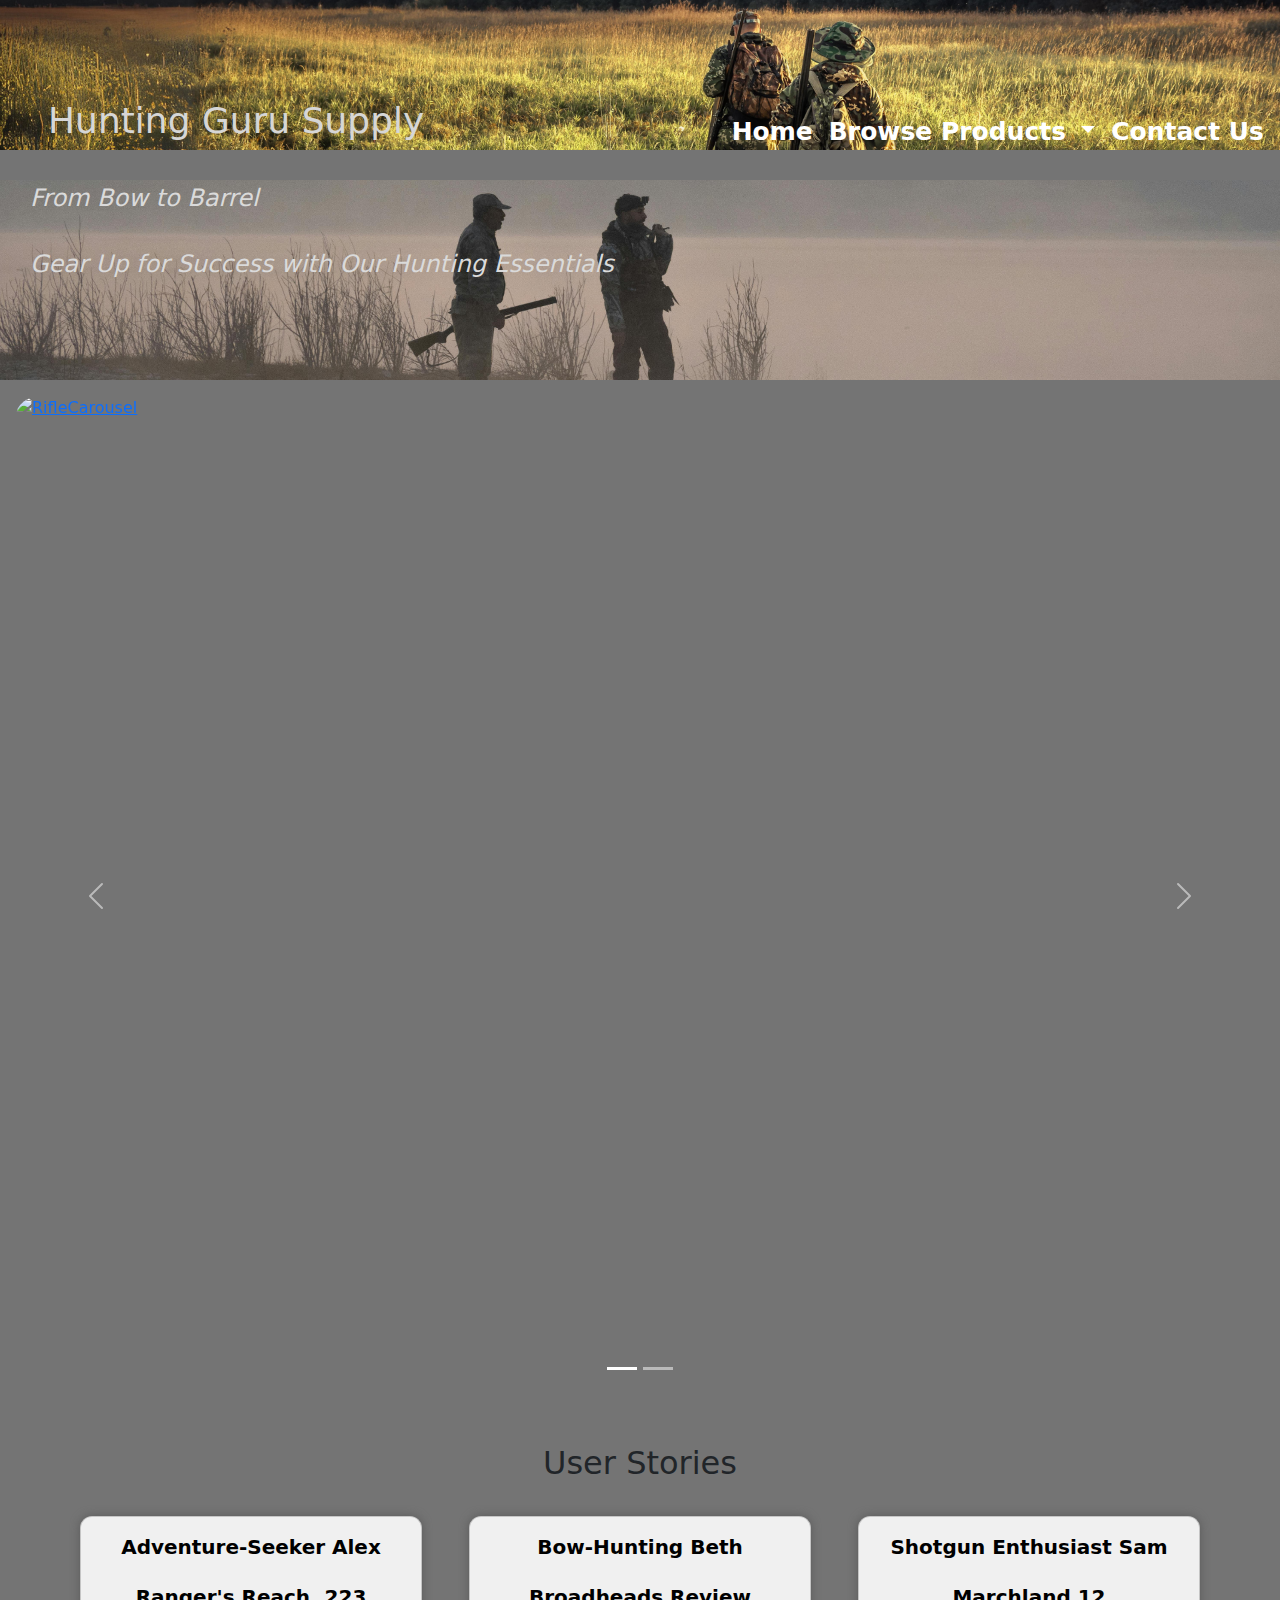
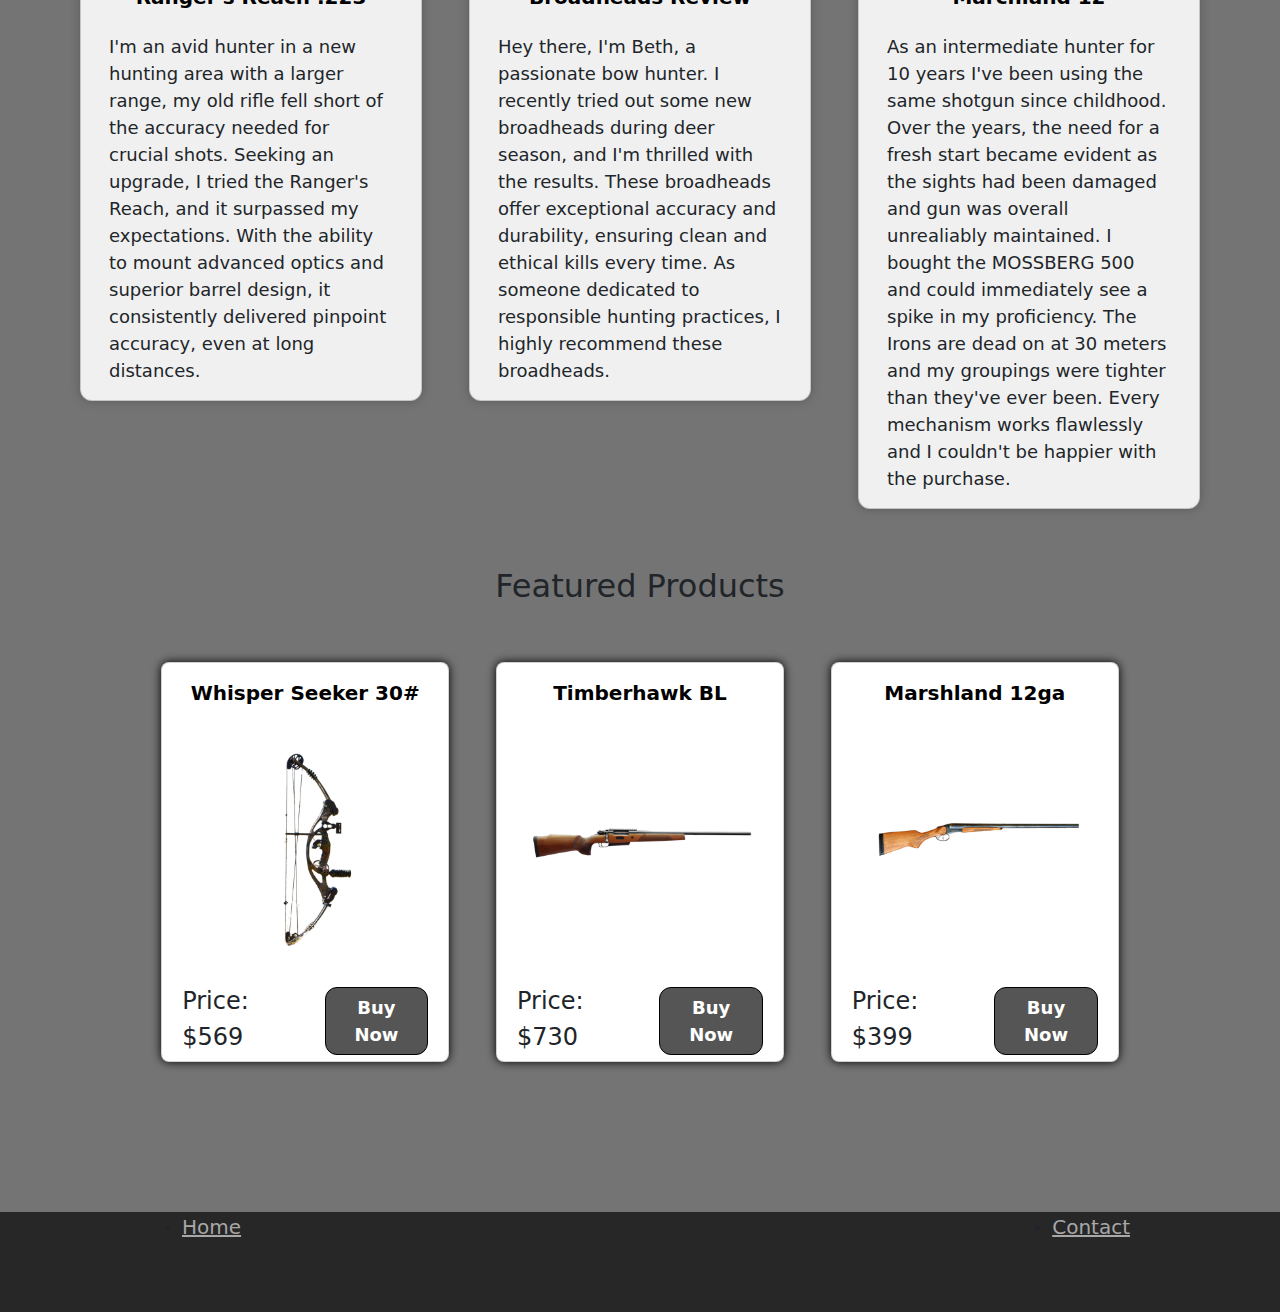
==== index.html @ 913f9c4d "Fixed links within carousel to work outside of vs live server" ====
<!DOCTYPE html>
<html lang="en">
<head>
    <meta charset="UTF-8">
    <meta name="viewport" content="width=device-width, initial-scale=1.0">
    <title>Hunting Guru's Supply</title>
    <link href="https://cdn.jsdelivr.net/npm/bootstrap@5.3.3/dist/css/bootstrap.min.css" rel="stylesheet" integrity="sha384-QWTKZyjpPEjISv5WaRU9OFeRpok6YctnYmDr5pNlyT2bRjXh0JMhjY6hW+ALEwIH" crossorigin="anonymous">
    <link rel="stylesheet" href="./styles.css">
</head>
<body>
    <header>    
          <ul class="nav-list">
            
            <li class="nav-item">
                <h1>Hunting Guru Supply</h1>
              </li>
              <li class="nav-item">
                  <a class="nav-link active" aria-current="page" href="index.html">Home</a>
              </li>
             <li class="nav-item dropdown">
                  <a class="nav-link dropdown-toggle" href="#" role="button" data-bs-toggle="dropdown" aria-expanded="false">
                    Browse Products
                  </a>
                  <ul class="dropdown-menu">
                    <li><a class="dropdown-item" href="Bows.html">Bows</a></li>
                    <li><a class="dropdown-item" href="Rifles.html">Rifles</a></li>
                  </ul>
                </li>
                <li class="nav-item">
                      <a class="nav-link" href="Contact.html">Contact Us</a>
                   </li>

         </ul>
    </header>
    <main>
        <section>
            <!-- Slogan Banner Complete -->
            <ul class="EthosBackground">
                <li>From Bow to Barrel</li>
                <li>Gear Up for Success with Our Hunting Essentials</li>
            </ul>
        </section>
        <section>
            <!-- Carousel Complete-->
            <div id="CarouselWeaponTypes" class="carousel slide">
                <div class="carousel-indicators">
                  <button type="button" data-bs-target="#CarouselWeaponTypes" data-bs-slide-to="0" class="active" aria-current="true" aria-label="Slide 1"></button>
                  <button type="button" data-bs-target="#CarouselWeaponTypes" data-bs-slide-to="1" aria-label="Slide 2"></button>
                </div>
                <div class="carousel-inner">
                  <div class="carousel-item active">
                    <a href="Rifles.html">
                    <img src="Images/CarouselElementRifle.jpg" class="d-block w-100" alt="RifleCarousel">
                    </a>
                    <div class="carousel-caption d-none d-md-block">
                      <h1>Rifles</h1>
                      <p>Shop Our Selection of Rifles and Shotguns</p>
                    </div>
                  </div>
                  <div class="carousel-item">
                    <a href="Bows.html">
                        <img src="Images/CarouselElementBow.jpg" class="d-block w-100" alt="BowCarousel">
                    </a>
                    <div class="carousel-caption d-none d-md-block">
                      <h1>Bows</h1>
                      <p>Shop Our Selection of Bows and Crossbows.</p>
                    </div>
                  </div>
                  
                </div>
                <button class="carousel-control-prev" type="button" data-bs-target="#CarouselWeaponTypes" data-bs-slide="prev">
                  <span class="carousel-control-prev-icon" aria-hidden="true"></span>
                  <span class="visually-hidden">Previous</span>
                </button>
                <button class="carousel-control-next" type="button" data-bs-target="#CarouselWeaponTypes" data-bs-slide="next">
                  <span class="carousel-control-next-icon" aria-hidden="true"></span>
                  <span class="visually-hidden">Next</span>
                </button>
              </div>
              <!--End Of Carousel-->
        </section>
        <section>
            <!--User Stories - Completed -->
            <div class="container">
                <h2 class="mt-5">User Stories</h2>

                <div class="row row-User-Review">

                        <div class="card User_Review_Cards">
                            <div class="row"> 
                                <h2 class="card-title">Adventure-Seeker Alex</h2>
                                <h5 class="card-title">Ranger's Reach .223</h5>
                            </div>
                            <div class="card-body">
                                <p class="card-text">I'm an avid hunter in a new hunting area with a larger range, my old rifle fell short of the accuracy needed for crucial shots. Seeking an upgrade, I tried the Ranger's Reach, and it surpassed my expectations. With the ability to mount advanced optics and superior barrel design, it consistently delivered pinpoint accuracy, even at long distances.</p>
                            </div>
                        </div>

                        <div class="card card User_Review_Cards">
                            <div class="row"> 
                                <h2 class="card-title">Bow-Hunting Beth</h2>
                                <h5 class="card-title">Broadheads Review</h5>
                            </div>
                            <div class="card-body">
                                <p class="card-text">Hey there, I'm Beth, a passionate bow hunter. I recently tried out some new broadheads during deer season, and I'm thrilled with the results. These broadheads offer exceptional accuracy and durability, ensuring clean and ethical kills every time. As someone dedicated to responsible hunting practices, I highly recommend these broadheads.</p>
                            </div>
                        </div>

                        <div class="card card User_Review_Cards">
                            <div class="row"> 
                                <h2 class="card-title">Shotgun Enthusiast Sam</h2>
                                <h5 class="card-title">Marchland 12</h5>
                            </div>
                            <div class="card-body">
                                <p class="card-text">As an intermediate hunter for 10 years I've been using the same shotgun since childhood.  Over the years, the need for a fresh start became evident as the sights had been damaged and gun was overall unrealiably maintained.  I bought the MOSSBERG 500 and could immediately see a spike in my proficiency.  The Irons are dead on at 30 meters and my groupings were tighter than they've ever been.  Every mechanism works flawlessly and I couldn't be happier with the purchase.</p>
                            </div>
                        </div>

                </div>
                
            </div>
            </section>
        <section>
            <!--Featured Products Completed-->
            <div class="container">
                <h2 class="mt-5">Featured Products</h2>

                <div class="row row-sale-card">


                        <div class="card Sale_Card" style="width: 18rem;">
                            <h5 class="card-title">Whisper Seeker 30#</h5>
                            <img src="Images/Bow1.png" class="card-img-top" alt="Bow1">
                            <div class="card-bottom">
                                <p class="card-text">Price: $569</p>
                                <a href="#" class="btn btn-primary">Buy Now</a>
                            </div>
                        </div>

                        <div class="card Sale_Card" style="width: 18rem;">
                            <h5 class="card-title">Timberhawk BL</h5>
                            <img src="Images/Rifle1.png" class="card-img-top" alt="Rifle1">
                            <div class="card-bottom">
                                <p class="card-text">Price: $730</p>
                                <a href="#" class="btn btn-primary">Buy Now</a>
                            </div>
                        </div>

                        <div class="card Sale_Card" style="width: 18rem;">
                            <h5 class="card-title">Marshland 12ga</h5>
                            <img src="Images/Shotgun1.png" class="card-img-top" alt="Shotgun1">
                            <div class="card-bottom">
                                <p class="card-text">Price: $399</p>
                                <a href="#" class="btn btn-primary">Buy Now</a>
                            </div>
                        </div>


                </div>

            </div>

        </section>
    </main>
    <footer>
        <div class="FooterIcons">
        <ul>
            <li><a href="index.html">Home</a></li>
            <li><a href="contact.html">Contact</a></li>
        </ul>
        </div>
    </footer>
    <script src="https://cdn.jsdelivr.net/npm/bootstrap@5.3.3/dist/js/bootstrap.bundle.min.js" integrity="sha384-YvpcrYf0tY3lHB60NNkmXc5s9fDVZLESaAA55NDzOxhy9GkcIdslK1eN7N6jIeHz" crossorigin="anonymous"></script>
</body>
</html>
---- styles.css ----
h1 {
        font-size: 36px;
    }
body{
    background-color:#747474;
}
.nav-list{
    list-style-type: none;
    box-shadow:0px 0px 10px var(#0a0a0a);
    min-height: 150px;
    overflow: hidden;
    display:flex;
    justify-content: flex-end;
    align-items:flex-end;
    color:rgb(214, 214, 214);
    
}

.nav-item:first-child{
    margin-right:auto;
    margin-left:1rem;
}

.nav-item {
    list-style: none;
    margin-right: 1rem;
}

.nav-item a {
    text-decoration: none;
    font-size: 25px;
    font-weight: bold;
    color:rgb(255, 255, 255);
    
}
.dropdown-menu a{
    color:#000000;
}


header{
    background: url(Images/HuntingTitleBanner.png);
    background-size: 100%;
    margin: 0;
    padding: 0;
    background-repeat: no-repeat;
    margin-bottom:10px;
}

.EthosBackground{
    background: url(Images/DogLakeBackground.png);
    background-size: 100%;
    margin: 0;
    padding: 0;
    min-height:200;
    height: 500px;
    margin-bottom:10px;
    font-size:24px;
    font-weight:400;
    color:rgb(218, 218, 218);
    background-repeat: no-repeat; 
}
@media (max-height: 1000px) {
    .EthosBackground {
        max-height: 200px; /* Adjust width to fit the container with some padding */ /* Reset margin for the last card in a row */
    }
}
.EthosBackground li{
    margin:30px;
    font-style: oblique;
    list-style-type: none;
}
.carousel-inner{
    margin:16px;
    border-radius:2%;
    height:1000px;
}
.carousel-caption p{
    margin-bottom:556px;
    font-size:24px;
    font-weight:600;
}
.carousel-caption h1{
        font-size:48px;
        font-weight:600;
}
.card{
    box-shadow:0px 0px 10px var(#5a5a5a);
    border-radius: 12px;
    min-height: 150px;
    min-width: 150px;
}

.card-title{
    font-size: 20px;
    font-weight: bold;
    color:rgb(0, 0, 0);
    
    display:flex;
    justify-content: center;
    align-items:flex-end;
    margin-top:18px;
    
}
.card-body{
    display:flex;
    justify-content: space-between;
    align-items:flex-end;
    font-size:18px;
}
.card-bottom{
    display:flex;
    justify-content: space-between;
    align-items:flex-end;
    font-size:24px;
    margin: 8px;
    font-weight:500;
}
.btn-primary{
    background-color: rgb(85, 85, 85);
    color:rgb(255, 255, 255);
    border: 1px solid rgb(0, 0, 0);
    border-radius: 12px;
    font-size: 18px;
    font-weight: bold;
    margin-bottom: 16px;
}
.Sale_Card{
    
    box-shadow: 0px 0px 10px #000000;
    height:400px;
    border-radius: 8px;
}

.row-sale-card{
    display:flex;
    justify-content: space-around;
    align-items:flex-end;
    margin:5%;
}
.mt-5{
    display: flex;
    justify-content: center;
    margin-bottom: 24px;
}

.row-User-Review{
    display:flex;
    justify-content: space-between;
    align-items:flex-start;
}
.User_Review_Cards {
    background-color:#f0f0f0;
    box-shadow: 0px 0px 10px #5a5a5a;
    border-radius: 12px;
    min-height: 150px;
    max-width: 30%;
    min-width: 25%;
    margin: 10px; /* Add some margin between cards */
}

@media (max-width: 1000px) {
    .User_Review_Cards {
        max-width: calc(100%); /* Adjust width to fit the container with some padding */
        margin-right: 0; /* Reset margin for the last card in a row */
    }
}

.Form_Container{
    width:50%;
    height:750px;
    margin: auto;
    background-color:#ffffff;
    border-radius:16px;
    justify-content:center;
    align-items:center;
}
.Form_Title{
    display:flex;
    justify-content: center;
    margin:16px;
}
.form-label{
    font-size: 22px;
    font-weight: 500;
    color:rgb(0, 0, 0);
    margin-left:24px;
}
.form-text{
    font-size: 18px;
    font-weight: 400;
    color:rgb(0, 0, 0);
    margin-left:24px;
}
.form-control{
    font-size: 22px;
    font-weight: 500;
    color:rgb(0, 0, 0);
    margin-left:24px;
    width:90%;
    border-radius:4px;
}
.Form_Description{
    display:flex;
    justify-content: center;
    margin:16px;
    width:90%;
    height:300px;
    border-radius:4px;
    margin-left:24px;
    overflow-wrap: break-word;
    word-wrap: break-word;
}
.btn-primary{
    margin-left:24px;
}

footer{
    background-color:#272727;
    height:100px;
}

footer ul{

    display:flex;
    flex-direction:row;
    justify-content: space-between;
    margin:150px;
}
footer a{
    font-size:20px;
    color:#a8a8a8;
}
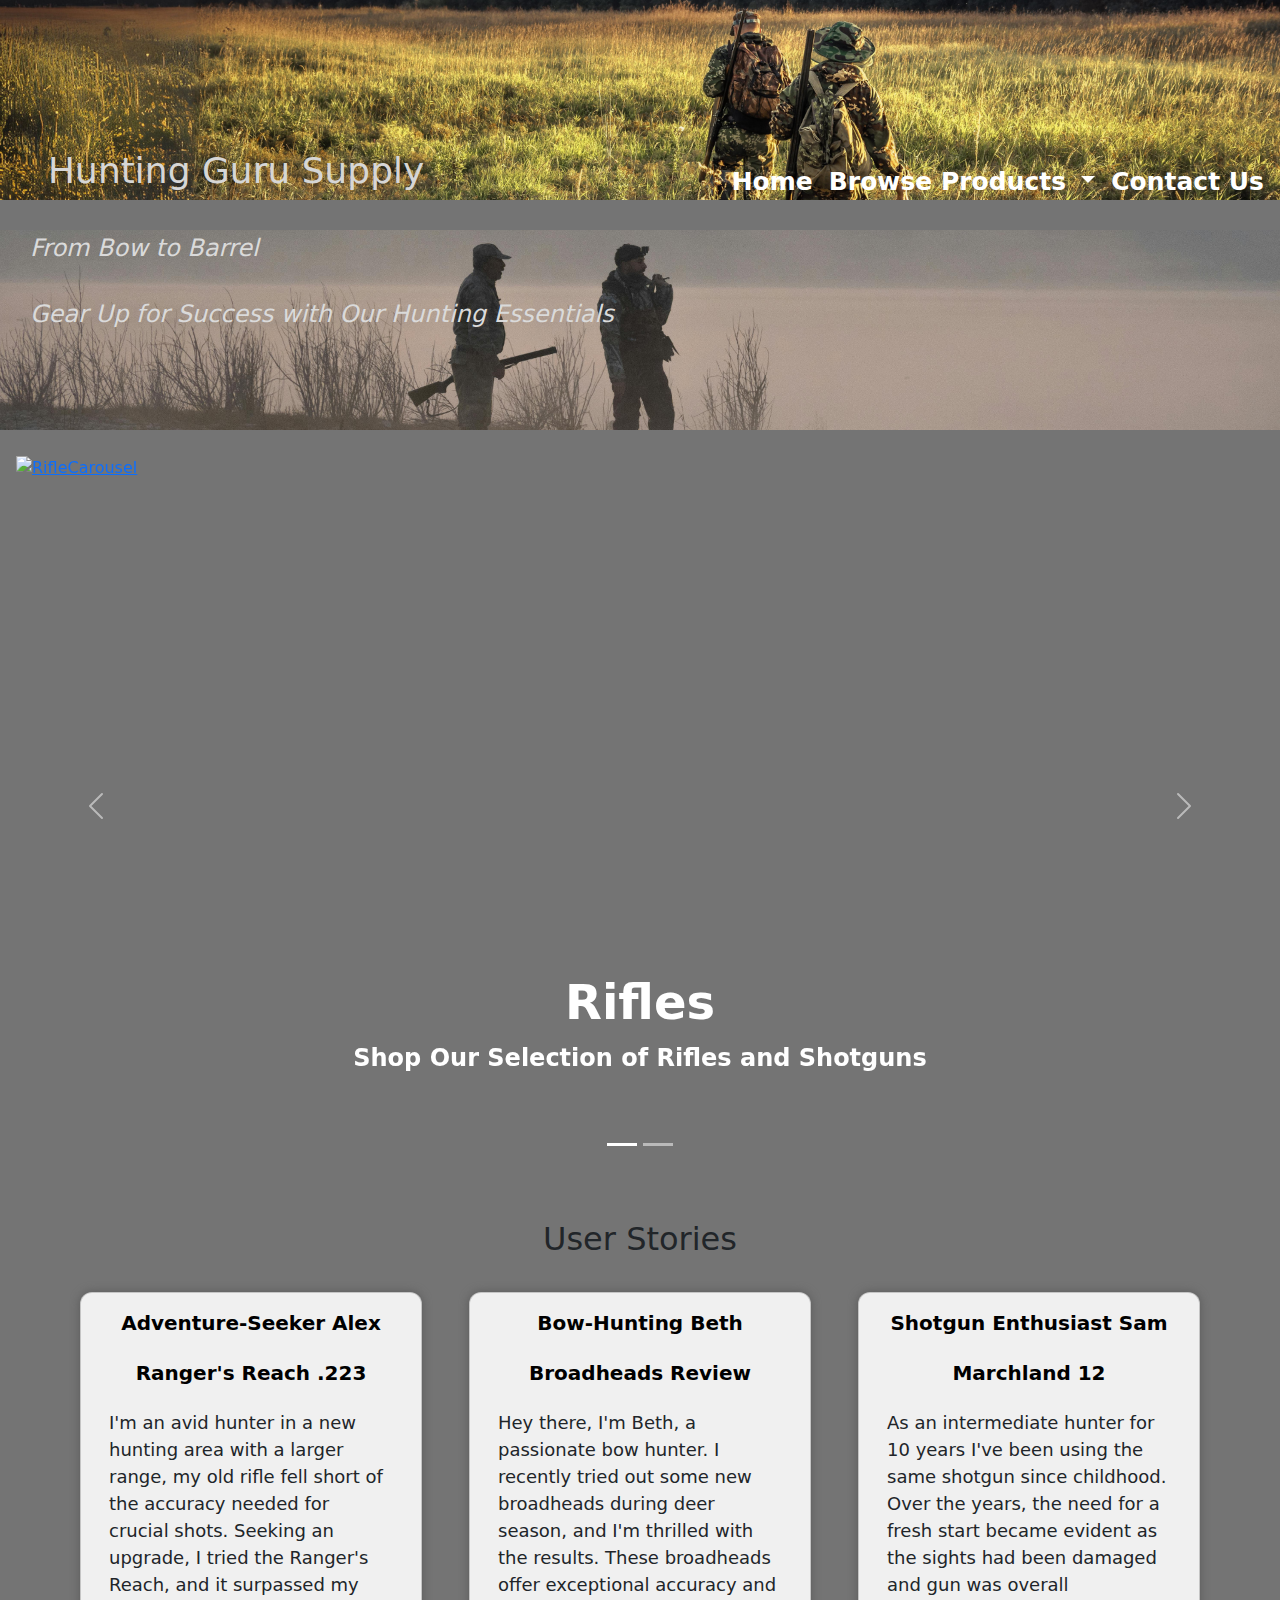
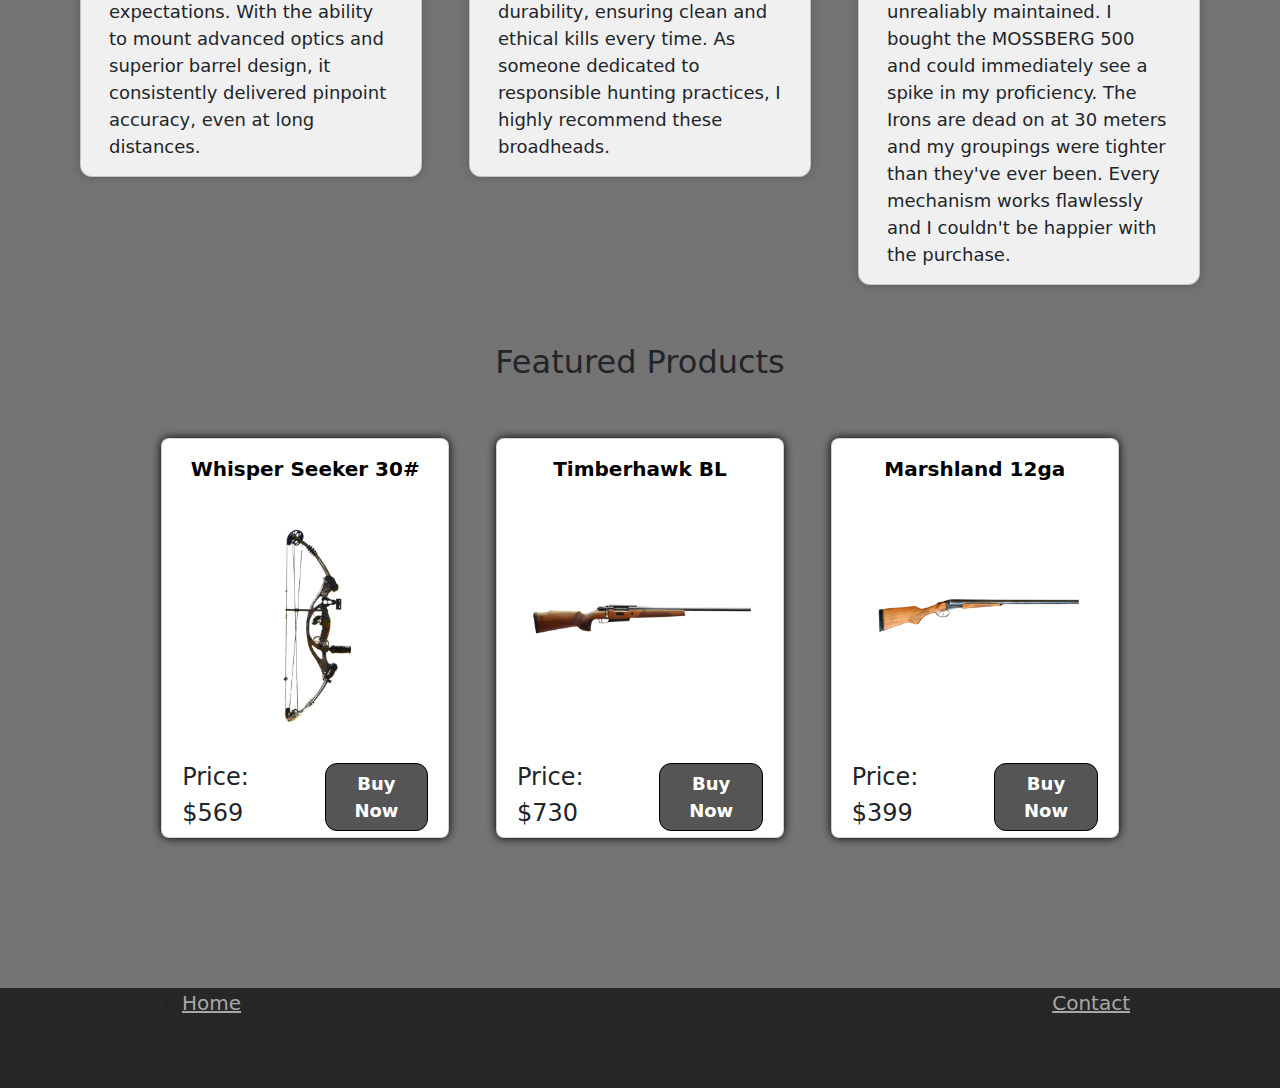
==== commit 4660f289: "Fixed final css errors, adjusted carousel height" ====
--- a/index.html
+++ b/index.html
@@ -49,22 +49,28 @@
                 </div>
                 <div class="carousel-inner">
                   <div class="carousel-item active">
+                    <div class="PNGCarBox">
                     <a href="Rifles.html">
                     <img src="Images/CarouselElementRifle.jpg" class="d-block w-100" alt="RifleCarousel">
-                    </a>
+                    
                     <div class="carousel-caption d-none d-md-block">
                       <h1>Rifles</h1>
                       <p>Shop Our Selection of Rifles and Shotguns</p>
                     </div>
+                    </a>
+                    </div>
                   </div>
                   <div class="carousel-item">
+                    <div class="PNGCarBox">
                     <a href="Bows.html">
                         <img src="Images/CarouselElementBow.jpg" class="d-block w-100" alt="BowCarousel">
-                    </a>
+                    
                     <div class="carousel-caption d-none d-md-block">
                       <h1>Bows</h1>
                       <p>Shop Our Selection of Bows and Crossbows.</p>
                     </div>
+                    </a>
+                  </div>
                   </div>
                   
                 </div>
--- a/styles.css
+++ b/styles.css
@@ -7,12 +7,11 @@
 }
 .nav-list{
     list-style-type: none;
-    box-shadow:0px 0px 10px var(#0a0a0a);
-    min-height: 150px;
     overflow: hidden;
-    display:flex;
+    display: flex;
     justify-content: flex-end;
     align-items:flex-end;
+    height: 200px;
     color:rgb(214, 214, 214);
     
 }
@@ -46,6 +45,7 @@
     padding: 0;
     background-repeat: no-repeat;
     margin-bottom:10px;
+    height:200px;
 }
 
 .EthosBackground{
@@ -53,7 +53,7 @@
     background-size: 100%;
     margin: 0;
     padding: 0;
-    min-height:200;
+    min-height:200px;
     height: 500px;
     margin-bottom:10px;
     font-size:24px;
@@ -71,13 +71,12 @@
     font-style: oblique;
     list-style-type: none;
 }
-.carousel-inner{
+.PNGCarBox{
     margin:16px;
-    border-radius:2%;
-    height:1000px;
+    height:700px;
 }
 .carousel-caption p{
-    margin-bottom:556px;
+    margin-bottom:56px;
     font-size:24px;
     font-weight:600;
 }
@@ -86,7 +85,7 @@
         font-weight:600;
 }
 .card{
-    box-shadow:0px 0px 10px var(#5a5a5a);
+    box-shadow:0px 0px 10px;
     border-radius: 12px;
     min-height: 150px;
     min-width: 150px;
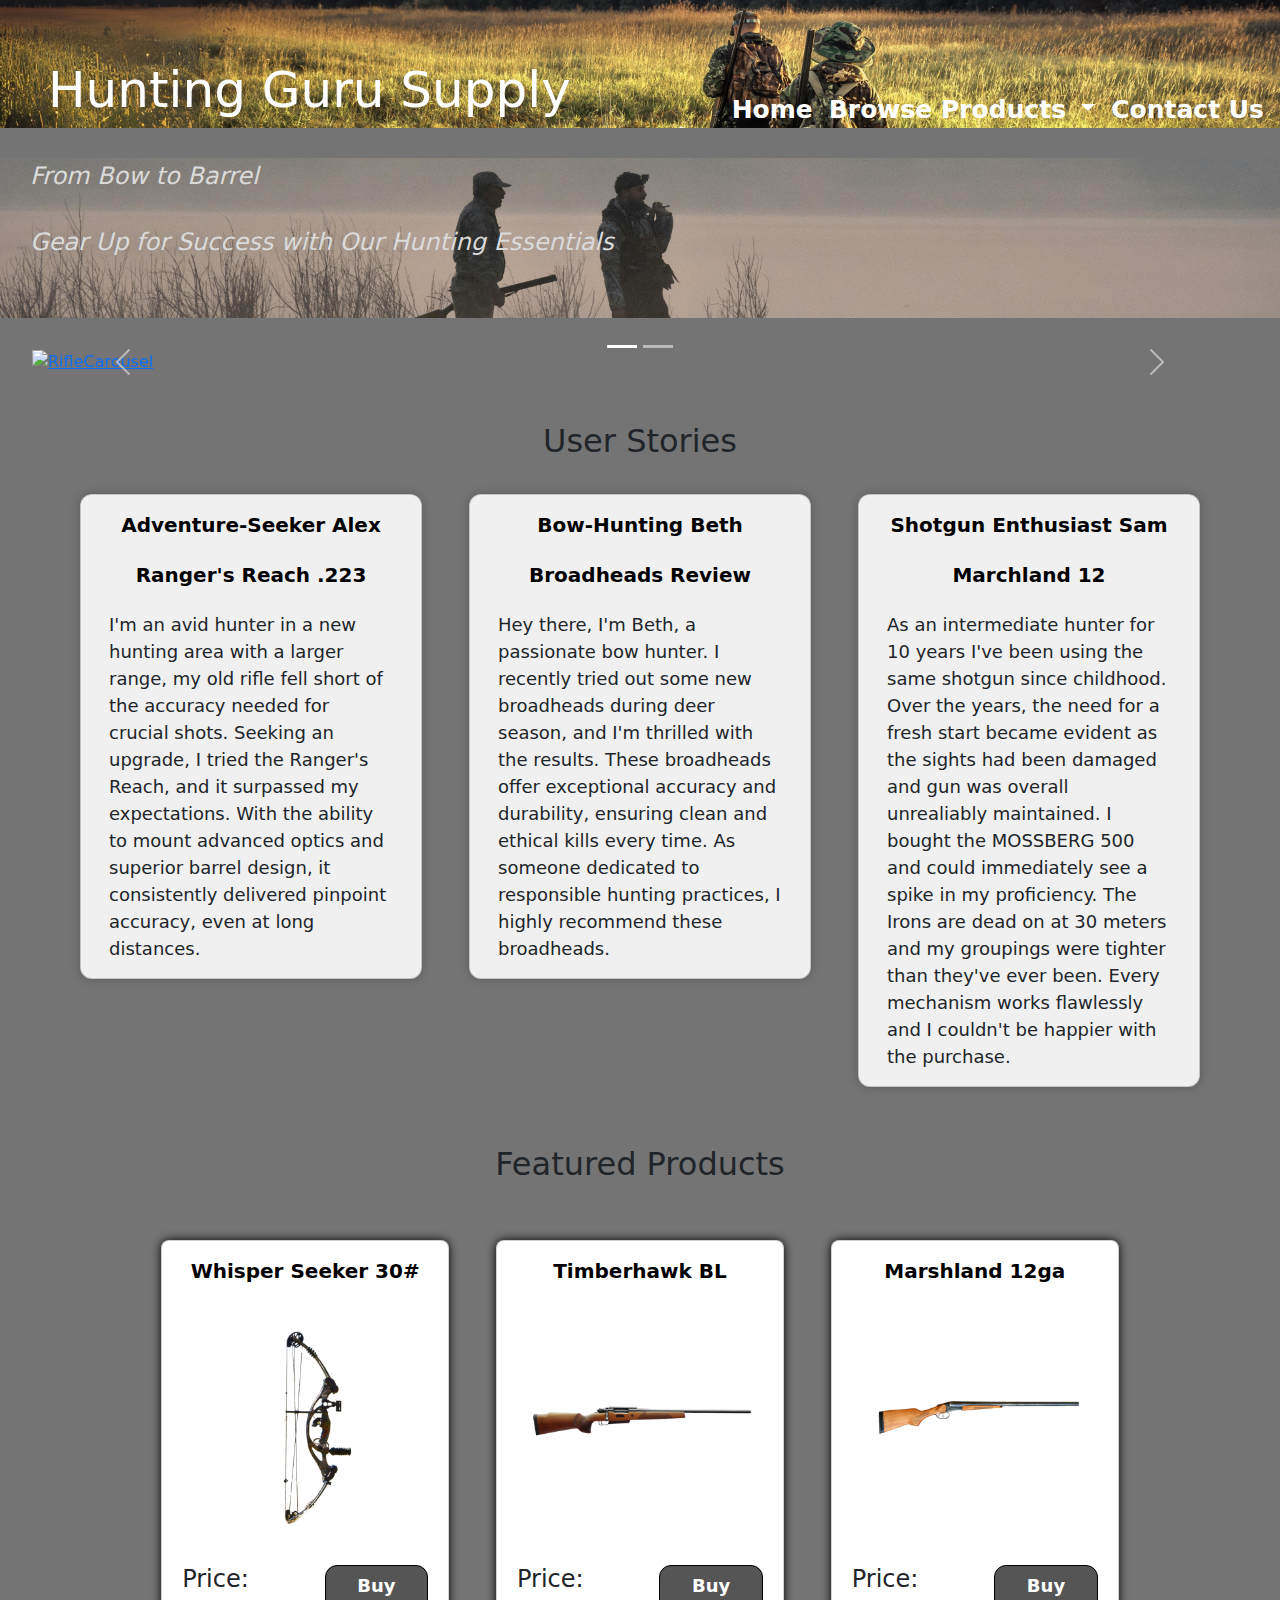
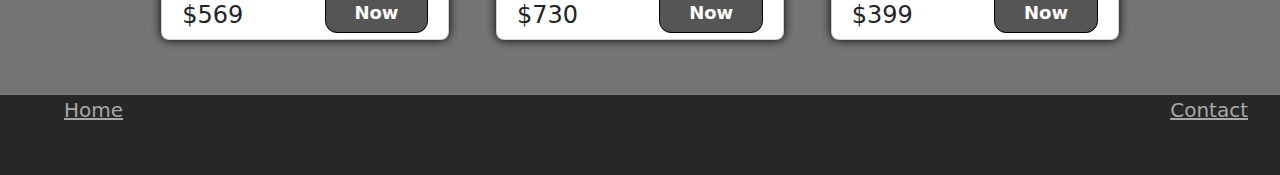
==== commit 827cebaa: "Resized carousel and wrapped in a container to aid in spacing" ====
--- a/index.html
+++ b/index.html
@@ -42,6 +42,7 @@
         </section>
         <section>
             <!-- Carousel Complete-->
+            <div class="CarouselStylingContainer">
             <div id="CarouselWeaponTypes" class="carousel slide">
                 <div class="carousel-indicators">
                   <button type="button" data-bs-target="#CarouselWeaponTypes" data-bs-slide-to="0" class="active" aria-current="true" aria-label="Slide 1"></button>
@@ -49,7 +50,6 @@
                 </div>
                 <div class="carousel-inner">
                   <div class="carousel-item active">
-                    <div class="PNGCarBox">
                     <a href="Rifles.html">
                     <img src="Images/CarouselElementRifle.jpg" class="d-block w-100" alt="RifleCarousel">
                     
@@ -58,19 +58,15 @@
                       <p>Shop Our Selection of Rifles and Shotguns</p>
                     </div>
                     </a>
-                    </div>
                   </div>
                   <div class="carousel-item">
-                    <div class="PNGCarBox">
                     <a href="Bows.html">
-                        <img src="Images/CarouselElementBow.jpg" class="d-block w-100" alt="BowCarousel">
-                    
+                        <img src="Images/CarouselElementBow1.jpg" class="d-block w-100" alt="BowCarousel">
                     <div class="carousel-caption d-none d-md-block">
                       <h1>Bows</h1>
                       <p>Shop Our Selection of Bows and Crossbows.</p>
                     </div>
                     </a>
-                  </div>
                   </div>
                   
                 </div>
@@ -82,8 +78,9 @@
                   <span class="carousel-control-next-icon" aria-hidden="true"></span>
                   <span class="visually-hidden">Next</span>
                 </button>
-              </div>
-              <!--End Of Carousel-->
+            </div>
+            </div>
+            <!--End Of Carousel-->
         </section>
         <section>
             <!--User Stories - Completed -->
@@ -172,7 +169,7 @@
         <div class="FooterIcons">
         <ul>
             <li><a href="index.html">Home</a></li>
-            <li><a href="contact.html">Contact</a></li>
+            <li><a href="Contact.html">Contact</a></li>
         </ul>
         </div>
     </footer>
--- a/styles.css
+++ b/styles.css
@@ -1,21 +1,15 @@
-
-    h1 {
-        font-size: 36px;
-    }
-body{
-    background-color:#747474;
+/*Header Styling*/
+h1 {
+    font-size: 50px; /*Title txt size*/
 }
 .nav-list{
-    list-style-type: none;
-    overflow: hidden;
     display: flex;
-    justify-content: flex-end;
-    align-items:flex-end;
-    height: 200px;
-    color:rgb(214, 214, 214);
-    
-}
-
+    align-items:flex-end;
+    height: 8rem; /*heading height*/
+    margin-bottom:1px;
+    color:rgb(255, 255, 255);
+}
+/* splits header title from other elements*/
 .nav-item:first-child{
     margin-right:auto;
     margin-left:1rem;
@@ -28,55 +22,61 @@
 
 .nav-item a {
     text-decoration: none;
-    font-size: 25px;
+    font-size: 25px;/*font size of nav items*/
     font-weight: bold;
     color:rgb(255, 255, 255);
     
 }
 .dropdown-menu a{
-    color:#000000;
-}
-
-
+    color:#000000; 
+}
+/*background header image*/
 header{
     background: url(Images/HuntingTitleBanner.png);
     background-size: 100%;
     margin: 0;
     padding: 0;
     background-repeat: no-repeat;
-    margin-bottom:10px;
-    height:200px;
-}
+    height:8rem;
+}
+
+/* End of header Styling*/
+
+body{
+    background-color:#747474;
+}
+
+/*Start of ethos Styling*/
+
 
 .EthosBackground{
+    /*ethos img styling*/
     background: url(Images/DogLakeBackground.png);
     background-size: 100%;
     margin: 0;
     padding: 0;
-    min-height:200px;
-    height: 500px;
-    margin-bottom:10px;
+    height:10rem;
+    /*max-width: 100%;*/
+    background-repeat: no-repeat; 
+    /*ethos font styling*/
+    margin-bottom:1px;
     font-size:24px;
     font-weight:400;
     color:rgb(218, 218, 218);
-    background-repeat: no-repeat; 
-}
-@media (max-height: 1000px) {
-    .EthosBackground {
-        max-height: 200px; /* Adjust width to fit the container with some padding */ /* Reset margin for the last card in a row */
-    }
-}
+}
+
 .EthosBackground li{
     margin:30px;
     font-style: oblique;
     list-style-type: none;
 }
-.PNGCarBox{
-    margin:16px;
-    height:700px;
+/*Carousel Styling*/
+.CarouselStylingContainer{
+    margin:2rem;
+    height:auto;
 }
 .carousel-caption p{
-    margin-bottom:56px;
+    margin-bottom:1rem;
     font-size:24px;
     font-weight:600;
 }
@@ -84,6 +84,9 @@
         font-size:48px;
         font-weight:600;
 }
+/*End of Carousel Styling*/
+
+/*Cards Styling*/
 .card{
     box-shadow:0px 0px 10px;
     border-radius: 12px;
@@ -100,7 +103,6 @@
     justify-content: center;
     align-items:flex-end;
     margin-top:18px;
-    
 }
 .card-body{
     display:flex;
@@ -166,6 +168,7 @@
     }
 }
 
+/*End of Card Styling*/
 .Form_Container{
     width:50%;
     height:750px;
@@ -215,9 +218,40 @@
     margin-left:24px;
 }
 
+@media (max-width: 500px) {
+    /*Header Styling*/
+h1 {
+    font-size: 16px; /*Title txt size*/
+}
+.nav-list{
+    height: 4rem; /*heading height*/
+}
+.nav-item a {
+    font-size: 8px;/*font size of nav items*/
+}
+
+.nav-item {
+    list-style: none;
+    margin-right: .4rem;
+    white-space:nowrap;
+}
+
+header{
+    background-size: 100%;
+    height:100%;
+}
+
+/* End of header Styling resizing*/
+    .EthosBackground {
+        max-height: 150px; /* Adjust width to fit the container with some padding */ /* Reset margin for the last card in a row */
+    }
+}
+
+
+
 footer{
     background-color:#272727;
-    height:100px;
+    height:5rem;
 }
 
 footer ul{
@@ -225,7 +259,7 @@
     display:flex;
     flex-direction:row;
     justify-content: space-between;
-    margin:150px;
+    margin:2rem;
 }
 footer a{
     font-size:20px;
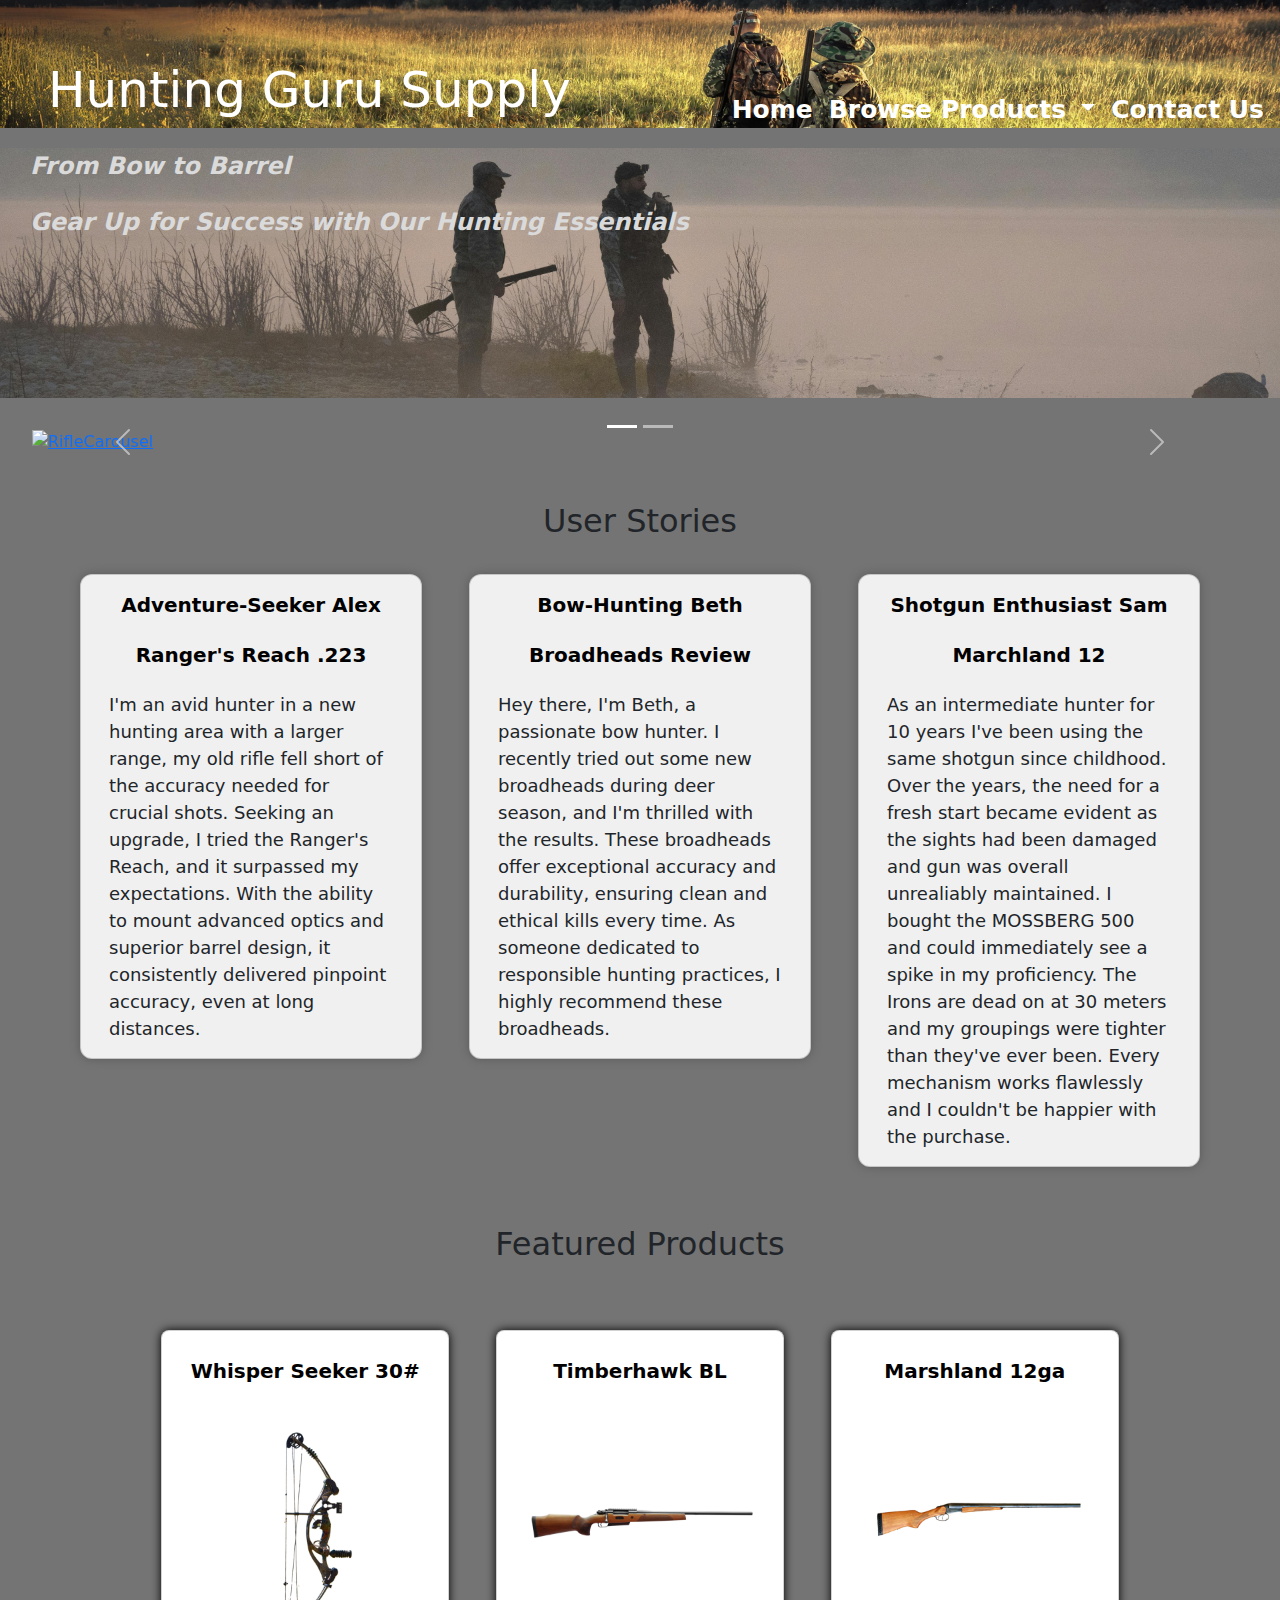
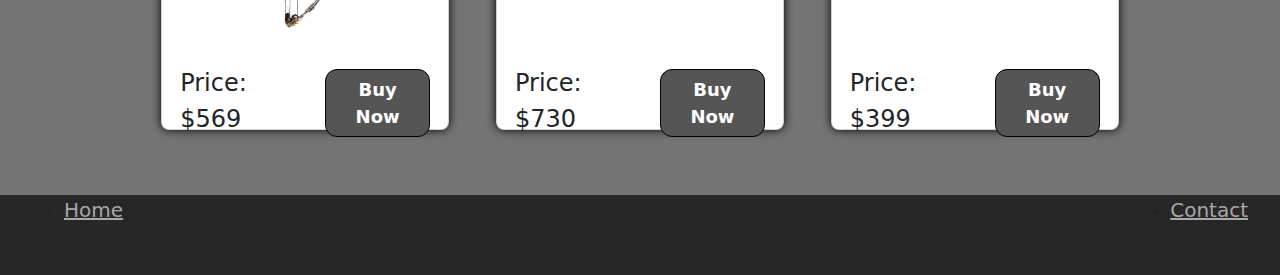
==== commit f375e896: "Styled Breakpoints for homepage" ====
--- a/index.html
+++ b/index.html
@@ -9,28 +9,28 @@
 </head>
 <body>
     <header>    
-          <ul class="nav-list">
+        <ul class="nav-list">
             
             <li class="nav-item">
                 <h1>Hunting Guru Supply</h1>
-              </li>
-              <li class="nav-item">
-                  <a class="nav-link active" aria-current="page" href="index.html">Home</a>
-              </li>
-             <li class="nav-item dropdown">
-                  <a class="nav-link dropdown-toggle" href="#" role="button" data-bs-toggle="dropdown" aria-expanded="false">
+            </li>
+            <li class="nav-item">
+                <a class="nav-link active" aria-current="page" href="index.html">Home</a>
+            </li>
+            <li class="nav-item dropdown">
+                <a class="nav-link dropdown-toggle" href="#" role="button" data-bs-toggle="dropdown" aria-expanded="false">
                     Browse Products
-                  </a>
-                  <ul class="dropdown-menu">
+                </a>
+                <ul class="dropdown-menu">
                     <li><a class="dropdown-item" href="Bows.html">Bows</a></li>
                     <li><a class="dropdown-item" href="Rifles.html">Rifles</a></li>
-                  </ul>
-                </li>
-                <li class="nav-item">
-                      <a class="nav-link" href="Contact.html">Contact Us</a>
-                   </li>
+                </ul>
+            </li>
+            <li class="nav-item">
+                <a class="nav-link" href="Contact.html">Contact Us</a>
+            </li>
 
-         </ul>
+        </ul>
     </header>
     <main>
         <section>
@@ -43,42 +43,41 @@
         <section>
             <!-- Carousel Complete-->
             <div class="CarouselStylingContainer">
-            <div id="CarouselWeaponTypes" class="carousel slide">
-                <div class="carousel-indicators">
-                  <button type="button" data-bs-target="#CarouselWeaponTypes" data-bs-slide-to="0" class="active" aria-current="true" aria-label="Slide 1"></button>
-                  <button type="button" data-bs-target="#CarouselWeaponTypes" data-bs-slide-to="1" aria-label="Slide 2"></button>
+                <div id="CarouselWeaponTypes" class="carousel slide">
+                    <div class="carousel-indicators">
+                      <button type="button" data-bs-target="#CarouselWeaponTypes" data-bs-slide-to="0" class="active" aria-current="true" aria-label="Slide 1"></button>
+                      <button type="button" data-bs-target="#CarouselWeaponTypes" data-bs-slide-to="1" aria-label="Slide 2"></button>
+                    </div>
+                    <div class="carousel-inner">
+                        <div class="carousel-item active">
+                            <a href="Rifles.html">
+                            <img src="Images/CarouselElementRifle.jpg" class="d-block w-100" alt="RifleCarousel">
+                                <div class="carousel-caption d-md-block">
+                                    <h1>Rifles</h1>
+                                    <p>Shop Our Selection of Rifles and Shotguns</p>
+                                </div>
+                            </a>
+                        </div>
+                      <div class="carousel-item">
+                        <a href="Bows.html">
+                            <img src="Images/CarouselElementBow1.jpg" class="d-block w-100" alt="BowCarousel">
+                            <div class="carousel-caption d-md-block">
+                                <h1>Bows</h1>
+                                <p>Shop Our Selection of Bows and Crossbows.</p>
+                            </div>
+                        </a>
+                      </div>
+
+                    </div>
+                    <button class="carousel-control-prev" type="button" data-bs-target="#CarouselWeaponTypes" data-bs-slide="prev">
+                        <span class="carousel-control-prev-icon" aria-hidden="true"></span>
+                        <span class="visually-hidden">Previous</span>
+                    </button>
+                    <button class="carousel-control-next" type="button" data-bs-target="#CarouselWeaponTypes" data-bs-slide="next">
+                        <span class="carousel-control-next-icon" aria-hidden="true"></span>
+                        <span class="visually-hidden">Next</span>
+                    </button>
                 </div>
-                <div class="carousel-inner">
-                  <div class="carousel-item active">
-                    <a href="Rifles.html">
-                    <img src="Images/CarouselElementRifle.jpg" class="d-block w-100" alt="RifleCarousel">
-                    
-                    <div class="carousel-caption d-none d-md-block">
-                      <h1>Rifles</h1>
-                      <p>Shop Our Selection of Rifles and Shotguns</p>
-                    </div>
-                    </a>
-                  </div>
-                  <div class="carousel-item">
-                    <a href="Bows.html">
-                        <img src="Images/CarouselElementBow1.jpg" class="d-block w-100" alt="BowCarousel">
-                    <div class="carousel-caption d-none d-md-block">
-                      <h1>Bows</h1>
-                      <p>Shop Our Selection of Bows and Crossbows.</p>
-                    </div>
-                    </a>
-                  </div>
-                  
-                </div>
-                <button class="carousel-control-prev" type="button" data-bs-target="#CarouselWeaponTypes" data-bs-slide="prev">
-                  <span class="carousel-control-prev-icon" aria-hidden="true"></span>
-                  <span class="visually-hidden">Previous</span>
-                </button>
-                <button class="carousel-control-next" type="button" data-bs-target="#CarouselWeaponTypes" data-bs-slide="next">
-                  <span class="carousel-control-next-icon" aria-hidden="true"></span>
-                  <span class="visually-hidden">Next</span>
-                </button>
-            </div>
             </div>
             <!--End Of Carousel-->
         </section>
@@ -89,74 +88,71 @@
 
                 <div class="row row-User-Review">
 
-                        <div class="card User_Review_Cards">
-                            <div class="row"> 
-                                <h2 class="card-title">Adventure-Seeker Alex</h2>
-                                <h5 class="card-title">Ranger's Reach .223</h5>
-                            </div>
-                            <div class="card-body">
-                                <p class="card-text">I'm an avid hunter in a new hunting area with a larger range, my old rifle fell short of the accuracy needed for crucial shots. Seeking an upgrade, I tried the Ranger's Reach, and it surpassed my expectations. With the ability to mount advanced optics and superior barrel design, it consistently delivered pinpoint accuracy, even at long distances.</p>
-                            </div>
+                    <div class="card User_Review_Cards">
+                        <div class="row"> 
+                            <h2 class="card-title">Adventure-Seeker Alex</h2>
+                            <h5 class="card-title">Ranger's Reach .223</h5>
                         </div>
+                        <div class="card-body">
+                            <p class="card-text">I'm an avid hunter in a new hunting area with a larger range, my old rifle fell short of the accuracy needed for crucial shots. Seeking an upgrade, I tried the Ranger's Reach, and it surpassed my expectations. With the ability to mount advanced optics and superior barrel design, it consistently delivered pinpoint accuracy, even at long distances.</p>
+                        </div>
+                    </div>
 
-                        <div class="card card User_Review_Cards">
-                            <div class="row"> 
-                                <h2 class="card-title">Bow-Hunting Beth</h2>
-                                <h5 class="card-title">Broadheads Review</h5>
-                            </div>
-                            <div class="card-body">
-                                <p class="card-text">Hey there, I'm Beth, a passionate bow hunter. I recently tried out some new broadheads during deer season, and I'm thrilled with the results. These broadheads offer exceptional accuracy and durability, ensuring clean and ethical kills every time. As someone dedicated to responsible hunting practices, I highly recommend these broadheads.</p>
-                            </div>
+                    <div class="card card User_Review_Cards">
+                        <div class="row"> 
+                            <h2 class="card-title">Bow-Hunting Beth</h2>
+                            <h5 class="card-title">Broadheads Review</h5>
                         </div>
+                        <div class="card-body">
+                            <p class="card-text">Hey there, I'm Beth, a passionate bow hunter. I recently tried out some new broadheads during deer season, and I'm thrilled with the results. These broadheads offer exceptional accuracy and durability, ensuring clean and ethical kills every time. As someone dedicated to responsible hunting practices, I highly recommend these broadheads.</p>
+                        </div>
+                    </div>
 
-                        <div class="card card User_Review_Cards">
-                            <div class="row"> 
-                                <h2 class="card-title">Shotgun Enthusiast Sam</h2>
-                                <h5 class="card-title">Marchland 12</h5>
-                            </div>
-                            <div class="card-body">
-                                <p class="card-text">As an intermediate hunter for 10 years I've been using the same shotgun since childhood.  Over the years, the need for a fresh start became evident as the sights had been damaged and gun was overall unrealiably maintained.  I bought the MOSSBERG 500 and could immediately see a spike in my proficiency.  The Irons are dead on at 30 meters and my groupings were tighter than they've ever been.  Every mechanism works flawlessly and I couldn't be happier with the purchase.</p>
-                            </div>
+                    <div class="card card User_Review_Cards">
+                        <div class="row"> 
+                            <h2 class="card-title">Shotgun Enthusiast Sam</h2>
+                            <h5 class="card-title">Marchland 12</h5>
                         </div>
+                        <div class="card-body">
+                            <p class="card-text">As an intermediate hunter for 10 years I've been using the same shotgun since childhood.  Over the years, the need for a fresh start became evident as the sights had been damaged and gun was overall unrealiably maintained.  I bought the MOSSBERG 500 and could immediately see a spike in my proficiency.  The Irons are dead on at 30 meters and my groupings were tighter than they've ever been.  Every mechanism works flawlessly and I couldn't be happier with the purchase.</p>
+                        </div>
+                    </div>
 
                 </div>
                 
             </div>
-            </section>
+        </section>
         <section>
             <!--Featured Products Completed-->
             <div class="container">
                 <h2 class="mt-5">Featured Products</h2>
+                <div class="row row-sale-card">
+                    <div class="card Sale_Card" style="width: 18rem;">
+                        <h5 class="card-title">Whisper Seeker 30#</h5>
+                        <img src="Images/Bow1.png" class="card-img-top" alt="Bow1">
+                        <div class="card-bottom">
+                            <p class="card-text">Price: $569</p>
+                            <a href="#" class="btn btn-primary">Buy Now</a>
+                        </div>
+                    </div>
 
-                <div class="row row-sale-card">
+                    <div class="card Sale_Card" style="width: 18rem;">
+                        <h5 class="card-title">Timberhawk BL</h5>
+                        <img src="Images/Rifle1.png" class="card-img-top" alt="Rifle1">
+                        <div class="card-bottom">
+                            <p class="card-text">Price: $730</p>
+                            <a href="#" class="btn btn-primary">Buy Now</a>
+                        </div>
+                    </div>
 
-
-                        <div class="card Sale_Card" style="width: 18rem;">
-                            <h5 class="card-title">Whisper Seeker 30#</h5>
-                            <img src="Images/Bow1.png" class="card-img-top" alt="Bow1">
-                            <div class="card-bottom">
-                                <p class="card-text">Price: $569</p>
-                                <a href="#" class="btn btn-primary">Buy Now</a>
-                            </div>
+                    <div class="card Sale_Card" style="width: 18rem;">
+                        <h5 class="card-title">Marshland 12ga</h5>
+                        <img src="Images/Shotgun1.png" class="card-img-top" alt="Shotgun1">
+                        <div class="card-bottom">
+                            <p class="card-text">Price: $399</p>
+                            <a href="#" class="btn btn-primary">Buy Now</a>
                         </div>
-
-                        <div class="card Sale_Card" style="width: 18rem;">
-                            <h5 class="card-title">Timberhawk BL</h5>
-                            <img src="Images/Rifle1.png" class="card-img-top" alt="Rifle1">
-                            <div class="card-bottom">
-                                <p class="card-text">Price: $730</p>
-                                <a href="#" class="btn btn-primary">Buy Now</a>
-                            </div>
-                        </div>
-
-                        <div class="card Sale_Card" style="width: 18rem;">
-                            <h5 class="card-title">Marshland 12ga</h5>
-                            <img src="Images/Shotgun1.png" class="card-img-top" alt="Shotgun1">
-                            <div class="card-bottom">
-                                <p class="card-text">Price: $399</p>
-                                <a href="#" class="btn btn-primary">Buy Now</a>
-                            </div>
-                        </div>
+                    </div>
 
 
                 </div>
--- a/styles.css
+++ b/styles.css
@@ -1,3 +1,8 @@
+/*Webpage Background Color*/
+body{
+    background-color:#747474;
+}
+
 /*Header Styling*/
 h1 {
     font-size: 50px; /*Title txt size*/
@@ -14,18 +19,15 @@
     margin-right:auto;
     margin-left:1rem;
 }
-
 .nav-item {
     list-style: none;
     margin-right: 1rem;
 }
-
 .nav-item a {
     text-decoration: none;
     font-size: 25px;/*font size of nav items*/
     font-weight: bold;
     color:rgb(255, 255, 255);
-    
 }
 .dropdown-menu a{
     color:#000000; 
@@ -39,37 +41,33 @@
     background-repeat: no-repeat;
     height:8rem;
 }
-
 /* End of header Styling*/
 
-body{
-    background-color:#747474;
-}
-
 /*Start of ethos Styling*/
-
-
 .EthosBackground{
     /*ethos img styling*/
     background: url(Images/DogLakeBackground.png);
     background-size: 100%;
     margin: 0;
     padding: 0;
-    height:10rem;
+    height:250px;
+    width:100%;
     /*max-width: 100%;*/
     background-repeat: no-repeat; 
     /*ethos font styling*/
-    margin-bottom:1px;
+    margin-bottom:10px;
     font-size:24px;
-    font-weight:400;
+    font-weight:600;
     color:rgb(218, 218, 218);
 }
-
 .EthosBackground li{
-    margin:30px;
+    margin-left:30px;
+    margin-top:20px;
     font-style: oblique;
     list-style-type: none;
 }
+/*End of Ethos Styling*/
+
 /*Carousel Styling*/
 .CarouselStylingContainer{
     margin:2rem;
@@ -81,8 +79,8 @@
     font-weight:600;
 }
 .carousel-caption h1{
-        font-size:48px;
-        font-weight:600;
+    font-size:48px;
+    font-weight:600;
 }
 /*End of Carousel Styling*/
 
@@ -93,12 +91,10 @@
     min-height: 150px;
     min-width: 150px;
 }
-
 .card-title{
     font-size: 20px;
     font-weight: bold;
     color:rgb(0, 0, 0);
-    
     display:flex;
     justify-content: center;
     align-items:flex-end;
@@ -128,12 +124,12 @@
     margin-bottom: 16px;
 }
 .Sale_Card{
-    
     box-shadow: 0px 0px 10px #000000;
     height:400px;
     border-radius: 8px;
-}
-
+    padding:10px;
+    margin:10px;
+}
 .row-sale-card{
     display:flex;
     justify-content: space-around;
@@ -145,7 +141,6 @@
     justify-content: center;
     margin-bottom: 24px;
 }
-
 .row-User-Review{
     display:flex;
     justify-content: space-between;
@@ -160,15 +155,16 @@
     min-width: 25%;
     margin: 10px; /* Add some margin between cards */
 }
-
 @media (max-width: 1000px) {
     .User_Review_Cards {
-        max-width: calc(100%); /* Adjust width to fit the container with some padding */
-        margin-right: 0; /* Reset margin for the last card in a row */
-    }
-}
-
+        max-width: calc(90%); 
+        margin-left:calc(5%);
+        margin-right:calc(5%);
+    }
+}
 /*End of Card Styling*/
+
+/*Start of Forum Styling*/
 .Form_Container{
     width:50%;
     height:750px;
@@ -217,45 +213,106 @@
 .btn-primary{
     margin-left:24px;
 }
+/*End of Forum Styling*/
+
+/*Breakpoint Styles*/
+@media (max-width: 1000px) {
+    /*Header Styling*/
+    h1 {
+        font-size: 32px; /*Title txt size*/
+    }
+    .nav-list{
+        height: 4rem; /*heading height*/
+    }
+    .nav-item a {
+        font-size: 16px;/*font size of nav items*/
+    }
+    .nav-item {
+        list-style: none;
+        margin-right: .4rem;
+        white-space:nowrap;
+    }
+    header{
+        background-size: 100%;
+        height:100%;
+    }
+    /* End of header Styling resizing*/
+
+    .EthosBackground {
+        max-height: 160px;
+    }
+    .EthosBackground li{
+        max-height: 150px;
+        font-size: 18px;
+        margin: 10px;
+    }
+    .carousel-caption p{
+        margin-bottom:1rem;
+        font-size:14px;
+        font-weight:600;
+    }
+    .carousel-caption h1{
+        font-size:25px;
+        font-weight:600;
+    }
+}
+
+@media (max-width: 650px) {
+    /*Header Styling*/
+    h1 {
+        font-size: 24px; /*Title txt size*/
+    }
+    .nav-item a {
+        font-size: 12px;/*font size of nav items*/
+    }
+    /* End of header Styling resizing*/
+
+    .EthosBackground {
+        max-height: 100px;
+    }
+    .CarouselStylingContainer{
+        margin:1rem;
+    }
+}
 
 @media (max-width: 500px) {
     /*Header Styling*/
-h1 {
-    font-size: 16px; /*Title txt size*/
-}
-.nav-list{
-    height: 4rem; /*heading height*/
-}
-.nav-item a {
-    font-size: 8px;/*font size of nav items*/
-}
-
-.nav-item {
-    list-style: none;
-    margin-right: .4rem;
-    white-space:nowrap;
-}
-
-header{
-    background-size: 100%;
-    height:100%;
-}
-
-/* End of header Styling resizing*/
+    h1 {
+        font-size: 16px; /*Title txt size*/
+    }
+    .nav-item a {
+        font-size: 10px;/*font size of nav items*/
+    }
+    /* End of header Styling resizing*/
+
     .EthosBackground {
-        max-height: 150px; /* Adjust width to fit the container with some padding */ /* Reset margin for the last card in a row */
-    }
-}
-
-
-
+        max-height: 100px;
+    }
+    .EthosBackground li{
+        font-size: 14px;
+        margin: 10px;
+    }
+    .CarouselStylingContainer{
+        margin:1%;
+    }
+    .carousel-caption p{
+        margin-bottom:0rem;
+        font-size:0px;
+    }
+    .carousel-caption h1{
+        font-size:20px;
+        margin-bottom:0px;
+        font-weight:600;
+    }
+}
+/*End of Breakpoint Styles*/
+
+/*Footer Styling*/
 footer{
     background-color:#272727;
     height:5rem;
 }
-
 footer ul{
-
     display:flex;
     flex-direction:row;
     justify-content: space-between;
@@ -264,4 +321,5 @@
 footer a{
     font-size:20px;
     color:#a8a8a8;
-}+}
+/*Start of Footer Styling*/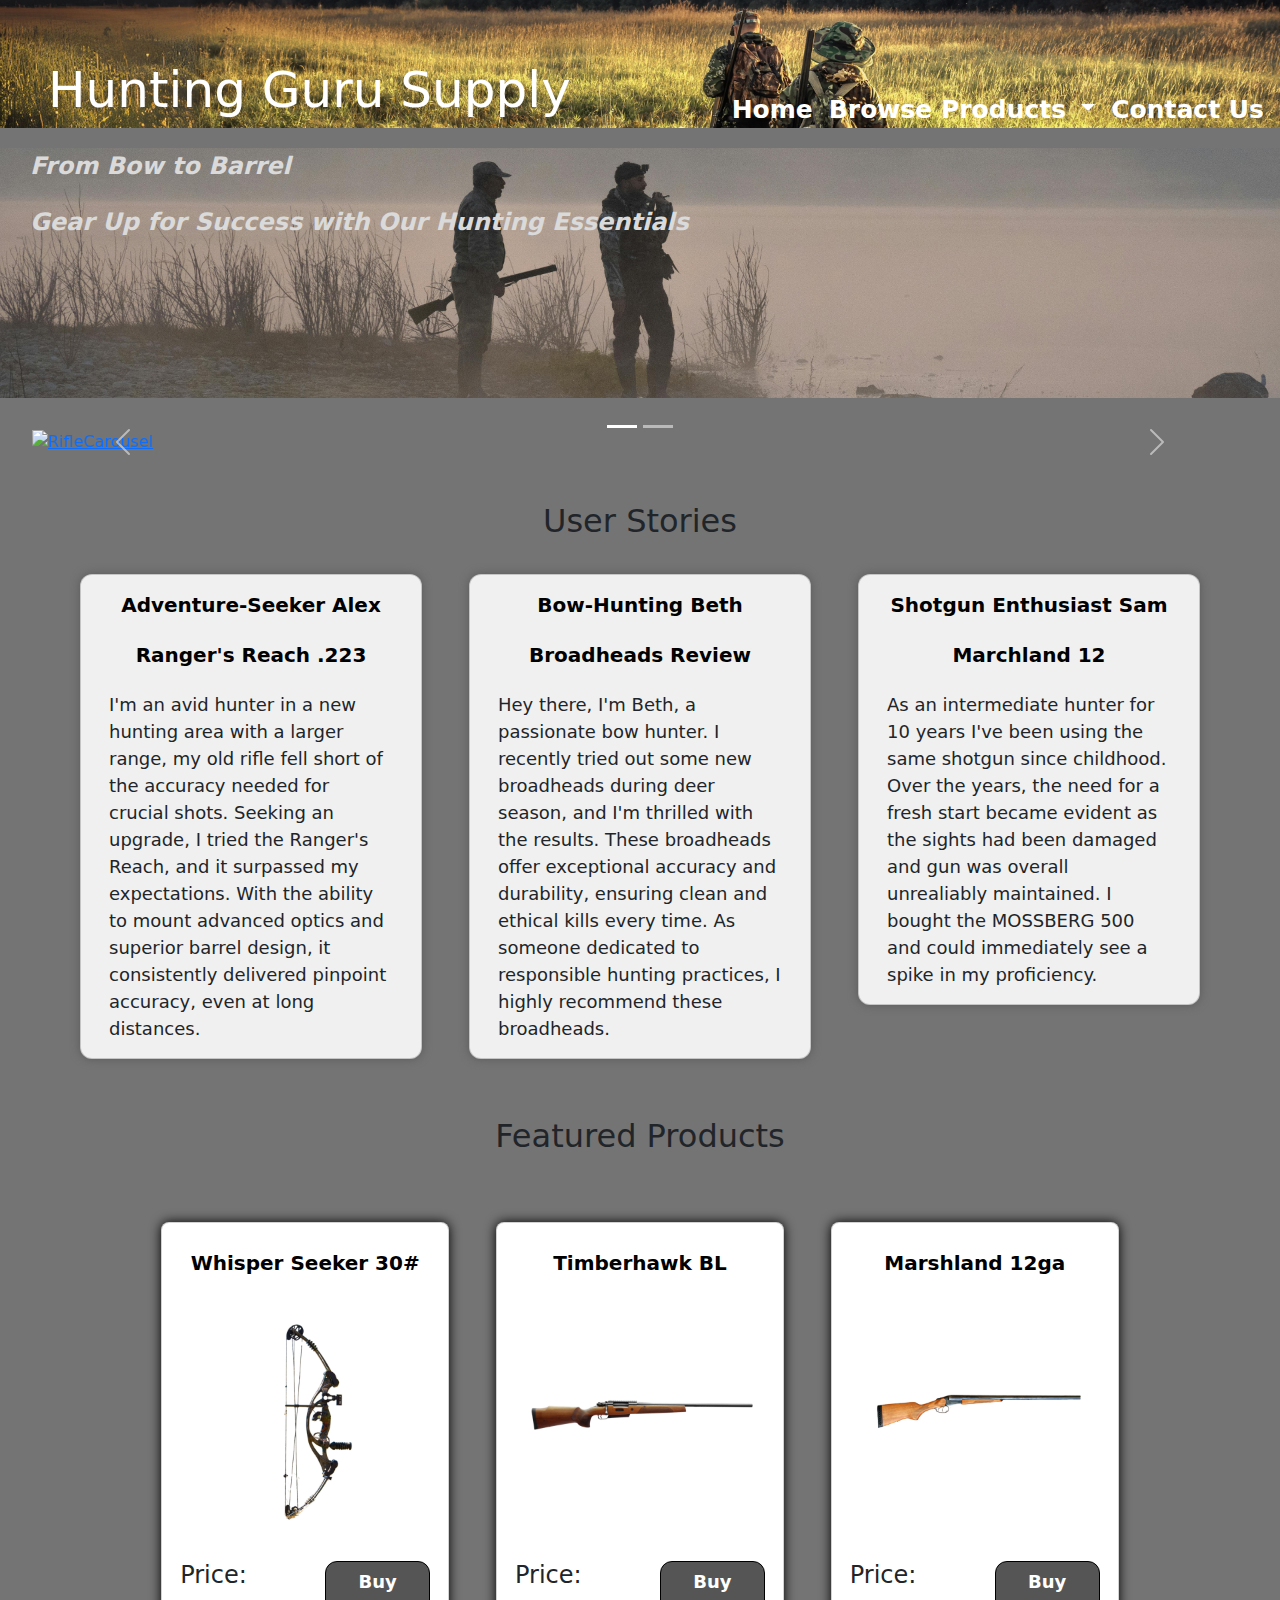
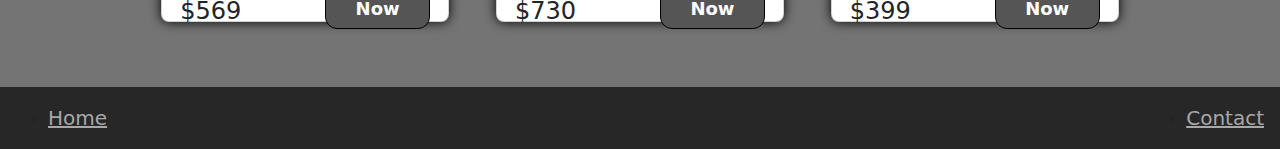
==== commit 8322a65d: "Final Edit to the user reviews" ====
--- a/index.html
+++ b/index.html
@@ -114,7 +114,7 @@
                             <h5 class="card-title">Marchland 12</h5>
                         </div>
                         <div class="card-body">
-                            <p class="card-text">As an intermediate hunter for 10 years I've been using the same shotgun since childhood.  Over the years, the need for a fresh start became evident as the sights had been damaged and gun was overall unrealiably maintained.  I bought the MOSSBERG 500 and could immediately see a spike in my proficiency.  The Irons are dead on at 30 meters and my groupings were tighter than they've ever been.  Every mechanism works flawlessly and I couldn't be happier with the purchase.</p>
+                            <p class="card-text">As an intermediate hunter for 10 years I've been using the same shotgun since childhood.  Over the years, the need for a fresh start became evident as the sights had been damaged and gun was overall unrealiably maintained.  I bought the MOSSBERG 500 and could immediately see a spike in my proficiency.</p>
                         </div>
                     </div>
 
--- a/styles.css
+++ b/styles.css
@@ -1,8 +1,20 @@
+
 /*Webpage Background Color*/
-body{
+html, body{
+    height: 100%;
+    margin: 0;
+    padding: 0;
     background-color:#747474;
 }
 
+body {
+    display: flex;
+    flex-direction: column;
+}
+
+main {
+    flex: 1;
+}
 /*Header Styling*/
 h1 {
     font-size: 50px; /*Title txt size*/
@@ -124,7 +136,7 @@
     margin-bottom: 16px;
 }
 .Sale_Card{
-    box-shadow: 0px 0px 10px #000000;
+    box-shadow: 0px 0px 12px #000000;
     height:400px;
     border-radius: 8px;
     padding:10px;
@@ -167,7 +179,7 @@
 /*Start of Forum Styling*/
 .Form_Container{
     width:50%;
-    height:750px;
+    height:auto;
     margin: auto;
     background-color:#ffffff;
     border-radius:16px;
@@ -204,7 +216,7 @@
     justify-content: center;
     margin:16px;
     width:90%;
-    height:300px;
+    height:12rem;
     border-radius:4px;
     margin-left:24px;
     overflow-wrap: break-word;
@@ -255,6 +267,42 @@
         font-size:25px;
         font-weight:600;
     }
+    /*Breakpoint Forum Style*/
+    .Form_Title{
+        margin:10px;
+    }
+    .form-label{
+        font-size: 18px;
+        font-weight: 500;
+        color:rgb(0, 0, 0);
+        margin-left:18px;
+    }
+    .form-text{
+        font-size: 14px;
+        font-weight: 400;
+        color:rgb(0, 0, 0);
+        margin-left:18px;
+    }
+    .form-control{
+        font-size: 22px;
+        font-weight: 500;
+        color:rgb(0, 0, 0);
+        margin-left:18px;
+        width:90%;
+        border-radius:4px;
+        height:2rem;
+    }
+    .Form_Description{
+        display:flex;
+        justify-content: center;
+        margin:16px;
+        width:90%;
+        height:12rem;
+        border-radius:4px;
+        margin-left:18px;
+        overflow-wrap: break-word;
+        word-wrap: break-word;
+    }
 }
 
 @media (max-width: 650px) {
@@ -273,6 +321,15 @@
     .CarouselStylingContainer{
         margin:1rem;
     }
+    .Form_Container{
+        width:80%;
+        height:auto;
+        margin: auto;
+        background-color:#ffffff;
+        border-radius:16px;
+        justify-content:center;
+        align-items:center;
+    }
 }
 
 @media (max-width: 500px) {
@@ -309,14 +366,20 @@
 
 /*Footer Styling*/
 footer{
+    flex: 0;
+    bottom: 0;
+    width:100%;
     background-color:#272727;
     height:5rem;
+    list-style:none;
+    padding: 1;
 }
 footer ul{
     display:flex;
     flex-direction:row;
     justify-content: space-between;
-    margin:2rem;
+    margin-left: 2rem;
+    margin: 1rem;
 }
 footer a{
     font-size:20px;
